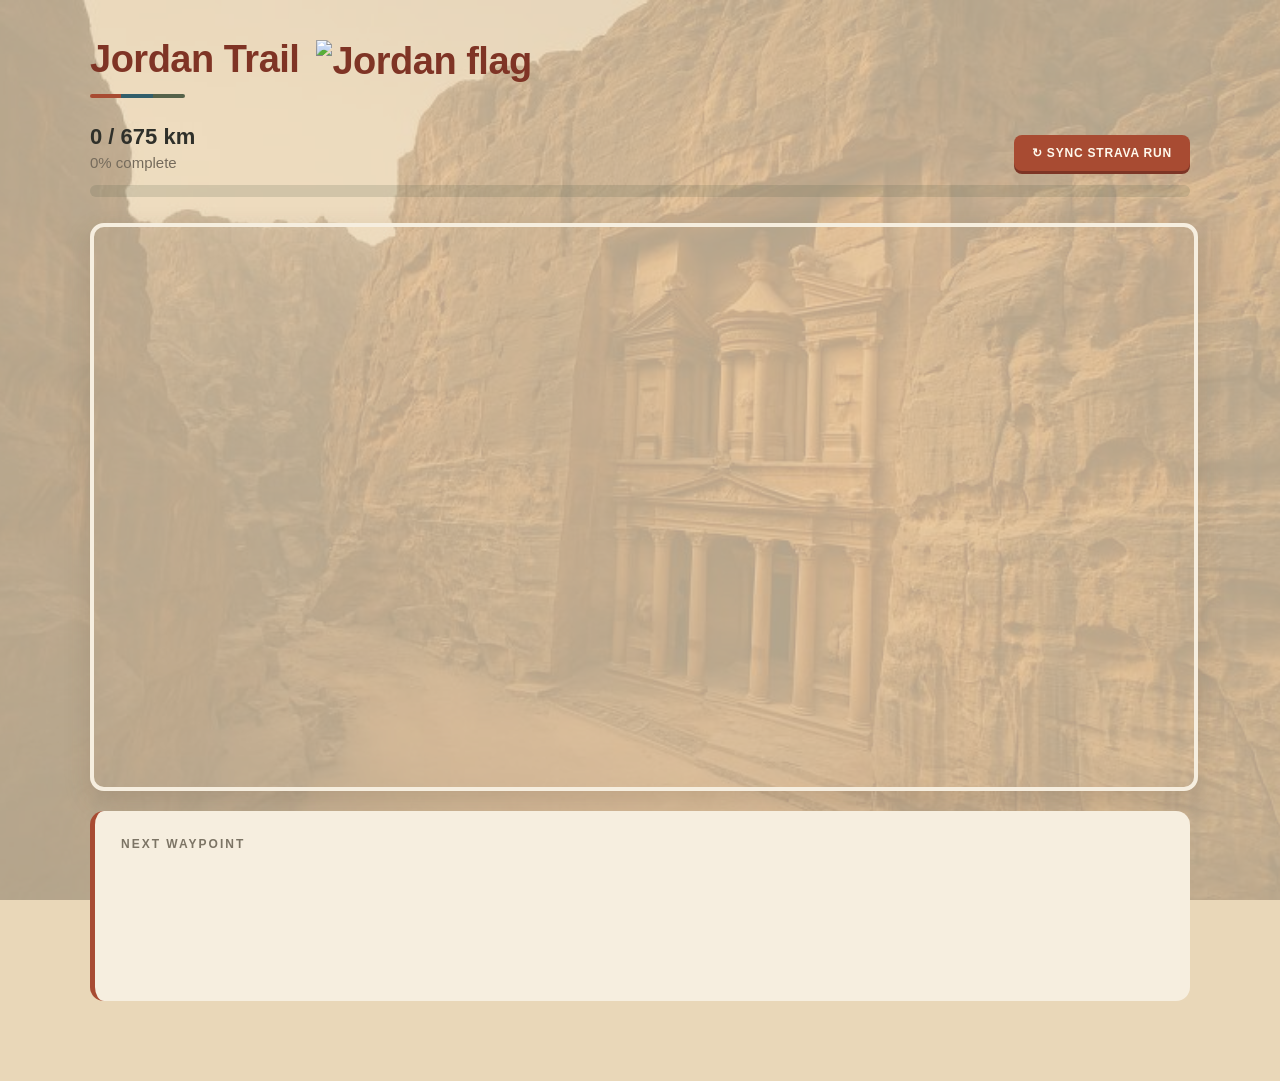
==== owner.html @ eecc5ef2 "Add files via upload" ====
<!DOCTYPE html>
<html>
<head>
    <title>Jordan Trail</title>
    <link rel="stylesheet" href="https://unpkg.com/leaflet@1.9.4/dist/leaflet.css">
    <script src="https://unpkg.com/leaflet@1.9.4/dist/leaflet.js"></script>
    <link rel="stylesheet" href="style.css">
</head>
<body>
    <div class="dashboard">

    <h1>Jordan Trail
        <img src="https://flagcdn.com/w40/jo.png" alt="Jordan flag">
    </h1>

<div class="progress-section">

    <div class="progress-top">

        <div class="progress-stats">
            <span id="distance-display">0 / 675 km</span>
            <span id="percentage-display">0% complete</span>
        </div>

        <button id="sync-strava-button">↻ Sync Strava Run</button>

    </div>

    <div class="progress-bar">
        <div id="progress-fill"></div>
    </div>

</div>

<div id="map"></div>

<div class="stage-card">

    <div class="stage-card-content">

        <div class="stage-info">

            <p class="stage-label">NEXT WAYPOINT</p>

            <h2 id="stage-name"></h2>

            <p id="next-stage-distance"></p>

            <p id="stage-lock-message" class="stage-lock-message"></p>

        </div>

        <div id="stage-image" class="stage-image"></div>

    </div>

</div>

<div id="unlocked-waypoints"></div>

    </div>  <!-- closes dashboard -->


    <!-- STAGE INFORMATION MODAL -->

    <div id="info-modal" class="modal">

        <div class="modal-content">

            <button id="modal-close" class="modal-close">×</button>

            <h2 id="modal-title"></h2>

            <div id="modal-body"></div>

        </div>

    </div>

    <script src="https://cdn.jsdelivr.net/npm/@turf/turf@7/turf.min.js"></script>
    <script src="app.js"></script>

</body>
</html>
---- style.css ----
:root {
    --jordan-sand: #E9D7B8;
    --jordan-stone: #F6EEDF;
    --jordan-red: #A84B32;
    --jordan-deep-red: #7F3425;
    --jordan-blue: #315E6B;
    --jordan-olive: #55624A;
    --jordan-ink: #2F302A;
    --jordan-muted: #756B5C;
}

/* PAGE */

body {
    margin: 0;
    background-color: #E9D7B8;
    font-family: Arial, sans-serif;
    color: #2F302A;

    position: relative;
    min-height: 100vh;
}

body::before {
    content: "";
    position: fixed;
    inset: 0;

    background-image: url("images/petra-background.jpg");
    background-size: cover;
    background-position: center;
    background-repeat: no-repeat;

    opacity: 0.25;

    z-index: 0;
    pointer-events: none;
}


/* MAIN DASHBOARD */

.dashboard {
    position: relative;
    z-index: 1;

    max-width: 1100px;
    margin: 0 auto;
    padding: 38px 32px 60px;
}


/* TITLE */

h1 {
    margin: 0 0 26px;
    font-size: 38px;
    font-weight: 700;
    letter-spacing: -0.5px;
    color: var(--jordan-deep-red);
}

h1 img {
    height: 26px;
    margin-left: 7px;
    vertical-align: middle;
}

h1::after {
    content: "";
    display: block;

    width: 95px;
    height: 4px;

    margin-top: 11px;

    background: linear-gradient(
        to right,
        var(--jordan-red) 0 33%,
        var(--jordan-blue) 33% 66%,
        var(--jordan-olive) 66% 100%
    );

    border-radius: 2px;
}


/* PROGRESS SECTION */

.progress-section {
    margin-bottom: 26px;
}

.progress-top {
    display: flex;
    justify-content: space-between;
    align-items: flex-end;

    gap: 20px;

    margin-bottom: 14px;
}

.progress-stats {
    display: flex;
    flex-direction: column;
    gap: 4px;
}

#distance-display {
    font-size: 22px;
    font-weight: 700;
    color: var(--jordan-ink);
}

#percentage-display {
    font-size: 15px;
    color: var(--jordan-muted);
}


/* STRAVA SYNC BUTTON */

#sync-strava-button {
    background-color: #A84B32;
    color: #FFF9ED;
    border: none;
    border-radius: 8px;
    padding: 11px 18px;

    font-size: 12px;
    font-weight: 700;
    font-family: inherit;
    letter-spacing: 0.8px;
    text-transform: uppercase;

    cursor: pointer;
    box-shadow: 0 3px 0 #7D3525;

    transition: 0.15s ease;
}

#sync-strava-button:hover {
    background-color: #B85A3E;
    transform: translateY(-1px);
    box-shadow: 0 4px 0 #7D3525;
}

#sync-strava-button:active {
    transform: translateY(2px);
    box-shadow: 0 1px 0 #7D3525;
}

/* PROGRESS BAR */

.progress-bar {
    width: 100%;
    height: 12px;

    background-color: rgba(85, 98, 74, 0.18);

    border-radius: 20px;
    overflow: hidden;
}

#progress-fill {
    width: 0%;
    height: 100%;

    background-color: var(--jordan-red);

    border-radius: 20px;

    transition: width 0.5s ease;
}


/* MAP */

#map {
    width: 100%;
    height: 560px;

    border-radius: 14px;
    overflow: hidden;

    border: 4px solid var(--jordan-stone);

    box-shadow:
        0 10px 28px rgba(74, 53, 38, 0.16);
}


/* NEXT WAYPOINT */

.stage-card {
    margin-top: 20px;
    background-color: #F6EEDF;
    border-radius: 14px;
    overflow: hidden;
    border-left: 5px solid #A84B32;
}

.stage-card-content {
    display: grid;
    grid-template-columns: 1fr 320px;
    min-height: 190px;
}

.stage-info {
    padding: 26px;
}

.stage-label {
    margin: 0 0 10px;
    font-size: 12px;
    font-weight: bold;
    letter-spacing: 2px;
    color: #7C7465;
}

.stage-info h2 {
    margin: 0 0 8px;
    font-size: 30px;
    color: #843622;
}

#next-stage-distance {
    margin: 0 0 20px;
    font-size: 17px;
    font-weight: bold;
}

#stage-lock-message {
    margin: 0;
    color: #7C7465;
    font-size: 14px;
}

.stage-image {
    min-height: 190px;
    background-size: cover;
    background-position: center;
    filter: grayscale(30%) brightness(0.8);
}

/* UNLOCKED WAYPOINTS */

#unlocked-waypoints {
    margin-top: 20px;
}

.unlocked-stage-card {
    margin-bottom: 14px;
    background-color: #F6EEDF;
    border-radius: 14px;
    overflow: hidden;

    /* Green left bar */
    border-left: 5px solid #55734A;
}

.unlocked-stage-header {
    width: 100%;
    padding: 24px 28px;

    display: flex;
    justify-content: space-between;
    align-items: center;

    background: none;
    border: none;

    text-align: left;
    font-family: inherit;
    cursor: pointer;
}

.unlocked-stage-label {
    margin: 0 0 6px;

    font-size: 11px;
    font-weight: 700;
    letter-spacing: 2px;

    color: #7C7465;
}

.unlocked-stage-header h2 {
    margin: 0;
    font-size: 28px;

    /* Green waypoint name */
    color: #55734A;
}

.unlocked-stage-arrow {
    font-size: 26px;
    color: #55734A;
    transition: transform 0.2s ease;
}

.unlocked-stage-content {
    display: none;

    padding: 0 28px 28px;
}

.unlocked-stage-card.is-open
.unlocked-stage-content {
    display: block;
}

.unlocked-stage-card.is-open
.unlocked-stage-arrow {
    transform: rotate(180deg);
}

/* LEAFLET POPUPS */

.leaflet-popup-content-wrapper {
    background-color: var(--jordan-stone);
    color: var(--jordan-ink);

    border-radius: 10px;
}

.leaflet-popup-tip {
    background-color: var(--jordan-stone);
}

.modal {
    display: none;
    position: fixed;
    inset: 0;

    background-color: rgba(30, 24, 18, 0.60);

    z-index: 2000;

    align-items: center;
    justify-content: center;

    padding: 30px;
}

.modal.is-open {
    display: flex;
}

.modal-content {
    position: relative;

    width: min(850px, 90vw);
    max-height: 80vh;

    overflow-y: auto;

    background-color: #F6EEDF;

    border-radius: 16px;

    padding: 32px;

    box-shadow: 0 20px 50px rgba(0, 0, 0, 0.35);
}

.modal-close {
    position: absolute;
    top: 12px;
    right: 18px;

    border: none;
    background: none;

    font-size: 30px;
    cursor: pointer;

    color: #7F3425;
}

.modal-content h2 {
    margin-top: 0;
    color: #7F3425;
}

.modal-section {
    margin-top: 24px;
}

.modal-section h3 {
    margin-bottom: 8px;
    color: #315E6B;
}

.modal-video {
    width: 100%;
    aspect-ratio: 16 / 9;

    border: none;
    border-radius: 10px;
}


/* MOBILE */

@media (max-width: 700px) {

    .dashboard {
        width: auto;
        padding: 22px 18px 40px;
    }

    h1 {
        font-size: 32px;
    }

    .progress-top {
        align-items: center;
    }

    #distance-display {
        font-size: 19px;
    }

    #map {
        height: 470px;
    }

    #add-run-button {
        padding: 10px 14px;
        font-size: 14px;
    }
}
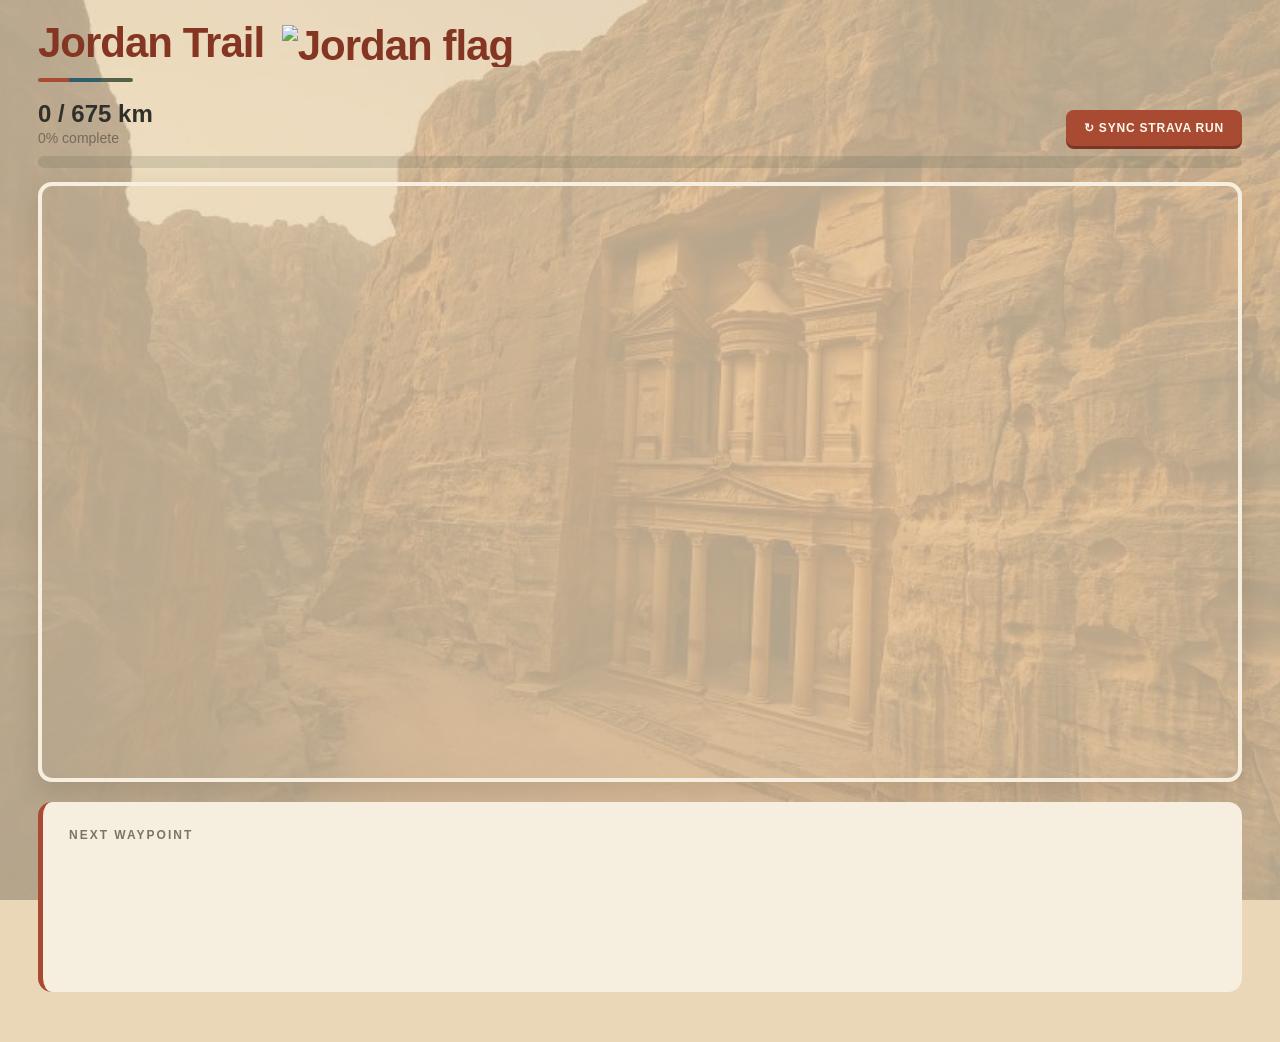
==== commit 98004b34: "Add files via upload" ====
--- a/owner.html
+++ b/owner.html
@@ -1,6 +1,8 @@
 <!DOCTYPE html>
 <html>
 <head>
+    <meta charset="UTF-8">
+    <meta name="viewport" content="width=device-width, initial-scale=1.0">
     <title>Jordan Trail</title>
     <link rel="stylesheet" href="https://unpkg.com/leaflet@1.9.4/dist/leaflet.css">
     <script src="https://unpkg.com/leaflet@1.9.4/dist/leaflet.js"></script>
--- a/style.css
+++ b/style.css
@@ -1,3 +1,13 @@
+* {
+    box-sizing: border-box;
+}
+
+@import url('https://fonts.googleapis.com/css2?family=Nunito+Sans:wght@400;500;600;700;800&display=swap');
+
+body {
+    font-family: "DM Sans", sans-serif;
+}
+
 :root {
     --jordan-sand: #E9D7B8;
     --jordan-stone: #F6EEDF;
@@ -14,7 +24,7 @@
 body {
     margin: 0;
     background-color: #E9D7B8;
-    font-family: Arial, sans-serif;
+    font-family: "Nunito Sans", sans-serif;
     color: #2F302A;
 
     position: relative;
@@ -40,24 +50,34 @@
 
 /* MAIN DASHBOARD */
 
+.dashboard-header {
+    display: grid;
+    grid-template-columns: 1fr auto;
+    align-items: end;
+    gap: 24px;
+    margin-bottom: 18px;
+}
+
 .dashboard {
     position: relative;
     z-index: 1;
 
-    max-width: 1100px;
+    max-width: 1500px;
     margin: 0 auto;
-    padding: 38px 32px 60px;
+    padding: 22px 38px 30px;
 }
 
 
 /* TITLE */
 
 h1 {
-    margin: 0 0 26px;
-    font-size: 38px;
+    font-family: "Nunito Sans", sans-serif;
+    font-size: 42px;
     font-weight: 700;
-    letter-spacing: -0.5px;
-    color: var(--jordan-deep-red);
+    letter-spacing: -1px;
+    line-height: 1;
+    color: #843622;
+    margin: 0 0 18px;
 }
 
 h1 img {
@@ -89,36 +109,33 @@
 /* PROGRESS SECTION */
 
 .progress-section {
-    margin-bottom: 26px;
+    margin-bottom: 14px;
 }
 
 .progress-top {
     display: flex;
     justify-content: space-between;
     align-items: flex-end;
-
+    margin-bottom: 10px;
     gap: 20px;
-
-    margin-bottom: 14px;
 }
 
 .progress-stats {
     display: flex;
     flex-direction: column;
-    gap: 4px;
+    gap: 2px;
 }
 
 #distance-display {
-    font-size: 22px;
+    font-size: 24px;
     font-weight: 700;
     color: var(--jordan-ink);
 }
 
 #percentage-display {
-    font-size: 15px;
+    font-size: 14px;
     color: var(--jordan-muted);
 }
-
 
 /* STRAVA SYNC BUTTON */
 
@@ -162,6 +179,7 @@
 
     border-radius: 20px;
     overflow: hidden;
+    margin-top: 8px;
 }
 
 #progress-fill {
@@ -175,12 +193,40 @@
     transition: width 0.5s ease;
 }
 
+/* Public Status */
+
+.public-status {
+    background-color: var(--jordan-red);
+    color: #FFF9ED;
+
+    border-radius: 8px;
+    padding: 11px 18px;
+
+    display: flex;
+    flex-direction: column;
+    align-items: flex-start;
+
+    box-shadow: 0 3px 0 var(--jordan-deep-red);
+}
+
+.public-status-label {
+    font-size: 12px;
+    font-weight: 700;
+    letter-spacing: 0.8px;
+}
+
+.public-status-date {
+    margin-top: 2px;
+    font-size: 11px;
+    opacity: 0.82;
+}
 
 /* MAP */
 
 #map {
     width: 100%;
-    height: 560px;
+    height: calc(100vh - 300px);
+    min-height: 420px;
 
     border-radius: 14px;
     overflow: hidden;
@@ -405,32 +451,64 @@
 
 /* MOBILE */
 
-@media (max-width: 700px) {
+@media (max-width: 900px) {
 
     .dashboard {
         width: auto;
-        padding: 22px 18px 40px;
+        padding: 18px 14px 32px;
     }
 
     h1 {
-        font-size: 32px;
+        font-size: 34px;
+        margin-bottom: 12px;
+    }
+
+    h1 img {
+        height: 22px;
     }
 
     .progress-top {
-        align-items: center;
+        align-items: flex-end;
+        gap: 12px;
     }
 
     #distance-display {
-        font-size: 19px;
+        font-size: 20px;
+    }
+
+    #percentage-display {
+        font-size: 13px;
+    }
+
+    .public-status {
+        padding: 8px 12px;
+    }
+
+    .public-status-label {
+        font-size: 10px;
+    }
+
+    .public-status-date {
+        font-size: 10px;
+    }
+
+    #sync-strava-button {
+        padding: 9px 12px;
+        font-size: 10px;
     }
 
     #map {
-        height: 470px;
-    }
-
-    #add-run-button {
-        padding: 10px 14px;
-        font-size: 14px;
-    }
-}
-
+        height: 58vh;
+        min-height: 380px;
+        max-height: 520px;
+    }
+
+    .stage-image {
+        min-height: 180px;
+    }
+
+    .unlocked-stage-header {
+        padding: 20px 22px;
+    }
+}
+
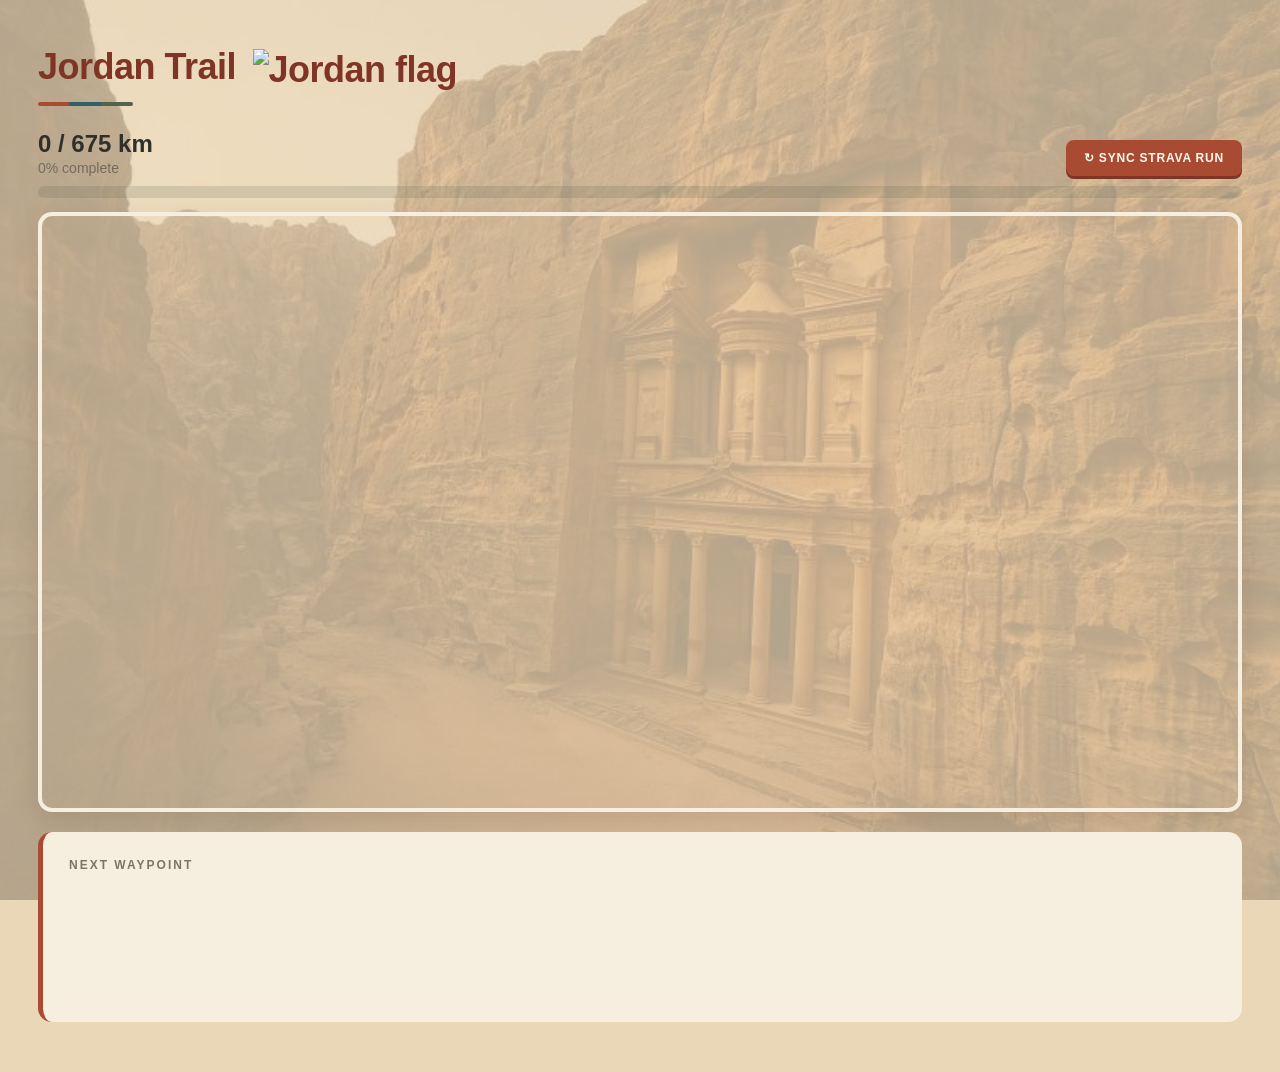
==== commit c7a51b85: "Add files via upload" ====
--- a/owner.html
+++ b/owner.html
@@ -82,5 +82,10 @@
     <script src="https://cdn.jsdelivr.net/npm/@turf/turf@7/turf.min.js"></script>
     <script src="app.js"></script>
 
+    <div id="image-lightbox" class="image-lightbox">
+    <button class="image-lightbox-close" aria-label="Close image">×</button>
+    <img id="image-lightbox-img" src="" alt="">
+</div>
+
 </body>
 </html>
--- a/style.css
+++ b/style.css
@@ -1,8 +1,6 @@
 * {
     box-sizing: border-box;
 }
-
-@import url('https://fonts.googleapis.com/css2?family=Nunito+Sans:wght@400;500;600;700;800&display=swap');
 
 body {
     font-family: "DM Sans", sans-serif;
@@ -47,7 +45,6 @@
     pointer-events: none;
 }
 
-
 /* MAIN DASHBOARD */
 
 .dashboard-header {
@@ -71,13 +68,11 @@
 /* TITLE */
 
 h1 {
-    font-family: "Nunito Sans", sans-serif;
-    font-size: 42px;
+    font-family: Arial, sans-serif;
+    font-size: 36px;
     font-weight: 700;
-    letter-spacing: -1px;
-    line-height: 1;
-    color: #843622;
-    margin: 0 0 18px;
+    letter-spacing: -0.5px;
+    color: #7F3425;
 }
 
 h1 img {
@@ -237,6 +232,83 @@
         0 10px 28px rgba(74, 53, 38, 0.16);
 }
 
+/* WAYPOINT MAP TOOLTIP */
+
+.leaflet-tooltip.stage-tooltip {
+    padding: 0;
+    border: none;
+
+    background: transparent;
+    box-shadow: none;
+
+    border-radius: 12px;
+}
+
+.leaflet-tooltip.stage-tooltip::before {
+    display: none;
+}
+
+.stage-tooltip-card {
+    width: 220px;
+
+    overflow: hidden;
+
+    background-color: var(--jordan-stone);
+
+    border-radius: 12px;
+
+    box-shadow:
+        0 8px 24px rgba(47, 48, 42, 0.22);
+}
+
+.stage-tooltip-image {
+    width: 100%;
+    height: 105px;
+
+    background-size: cover;
+    background-position: center;
+
+    filter: brightness(0.8);
+}
+
+.stage-tooltip-text {
+    padding: 12px 14px 14px;
+}
+
+.stage-tooltip-label {
+    margin-bottom: 4px;
+
+    font-size: 9px;
+    font-weight: 700;
+    letter-spacing: 1.3px;
+
+    color: var(--jordan-muted);
+}
+
+.stage-tooltip-name {
+    font-size: 18px;
+    font-weight: 700;
+
+    color: var(--jordan-red);
+}
+
+.stage-tooltip-distance {
+    margin-top: 2px;
+
+    font-size: 12px;
+    font-weight: 600;
+
+    color: var(--jordan-ink);
+}
+
+.stage-tooltip-message {
+    margin-top: 8px;
+
+    font-size: 11px;
+    line-height: 1.35;
+
+    color: var(--jordan-muted);
+}
 
 /* NEXT WAYPOINT */
 
@@ -448,6 +520,79 @@
     border-radius: 10px;
 }
 
+.waypoint-video {
+    width: 100%;
+    aspect-ratio: 16 / 9;
+    border: none;
+    border-radius: 12px;
+    margin-top: 10px;
+}
+
+.waypoint-gallery {
+    display: grid;
+    grid-template-columns: repeat(3, 1fr);
+    gap: 12px;
+    margin-top: 14px;
+}
+
+.waypoint-gallery img {
+    width: 100%;
+    aspect-ratio: 16 / 9;
+    object-fit: cover;
+    border-radius: 8px;
+    display: block;
+}
+
+.waypoint-gallery img {
+    cursor: zoom-in;
+}
+
+.image-lightbox {
+    display: none;
+    position: fixed;
+    inset: 0;
+    z-index: 5000;
+
+    background: rgba(0, 0, 0, 0.85);
+
+    align-items: center;
+    justify-content: center;
+
+    padding: 20px;
+}
+
+.image-lightbox.is-open {
+    display: flex;
+}
+
+.image-lightbox img {
+    max-width: 95vw;
+    max-height: 90vh;
+
+    width: auto;
+    height: auto;
+
+    object-fit: contain;
+
+    border-radius: 10px;
+}
+
+.image-lightbox-close {
+    position: fixed;
+    top: 18px;
+    right: 22px;
+
+    border: none;
+    background: none;
+
+    color: white;
+    font-size: 42px;
+    line-height: 1;
+
+    cursor: pointer;
+    z-index: 5001;
+}
+
 
 /* MOBILE */
 
@@ -503,6 +648,10 @@
         max-height: 520px;
     }
 
+    .stage-card-content {
+    grid-template-columns: 1fr;
+    }
+
     .stage-image {
         min-height: 180px;
     }
@@ -510,5 +659,18 @@
     .unlocked-stage-header {
         padding: 20px 22px;
     }
-}
-
+
+    .waypoint-gallery {
+        display: grid;
+        grid-template-columns: repeat(3, minmax(0, 1fr));
+        gap: 6px;
+    }
+
+    .waypoint-gallery img {
+        width: 100%;
+        aspect-ratio: 1 / 1;
+        object-fit: cover;
+        border-radius: 6px;
+    }
+
+}
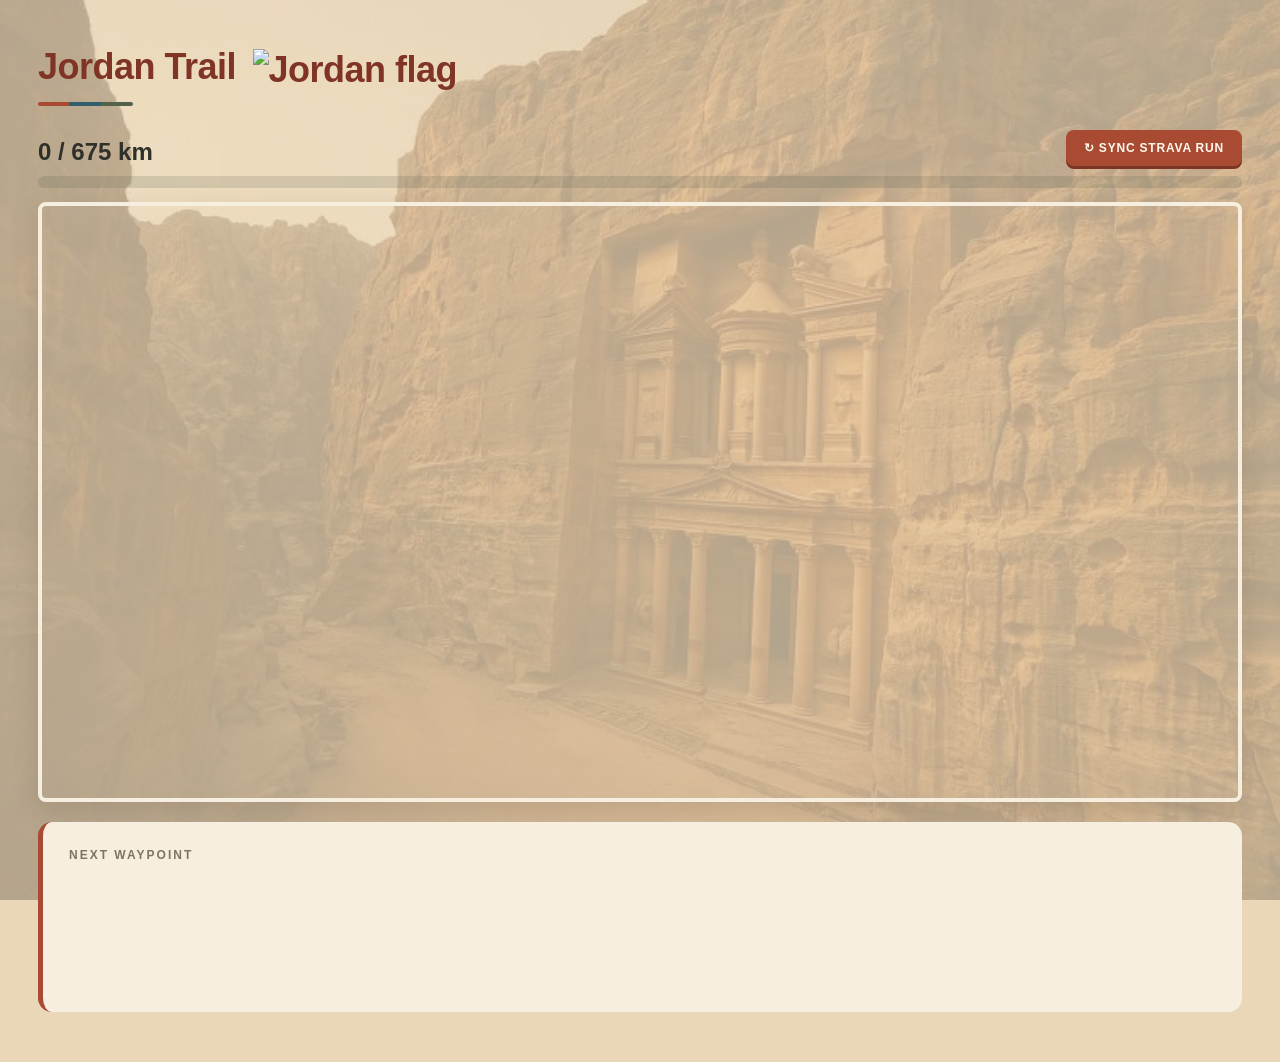
==== commit 310e9eef: "Add files via upload" ====
--- a/owner.html
+++ b/owner.html
@@ -21,7 +21,6 @@
 
         <div class="progress-stats">
             <span id="distance-display">0 / 675 km</span>
-            <span id="percentage-display">0% complete</span>
         </div>
 
         <button id="sync-strava-button">↻ Sync Strava Run</button>
@@ -77,15 +76,17 @@
 
         </div>
 
-    </div>
+        <div id="image-lightbox" class="image-lightbox">
+            <button class="image-lightbox-close" aria-label="Close image">
+                ×
+            </button>
 
-    <script src="https://cdn.jsdelivr.net/npm/@turf/turf@7/turf.min.js"></script>
-    <script src="app.js"></script>
+            <img id="image-lightbox-img" src="" alt="">
+        </div>
 
-    <div id="image-lightbox" class="image-lightbox">
-    <button class="image-lightbox-close" aria-label="Close image">×</button>
-    <img id="image-lightbox-img" src="" alt="">
-</div>
+
+        <script src="https://cdn.jsdelivr.net/npm/@turf/turf@7/turf.min.js"></script>
+        <script src="app.js"></script>
 
 </body>
 </html>
--- a/style.css
+++ b/style.css
@@ -223,7 +223,7 @@
     height: calc(100vh - 300px);
     min-height: 420px;
 
-    border-radius: 14px;
+    border-radius: 8px;
     overflow: hidden;
 
     border: 4px solid var(--jordan-stone);
